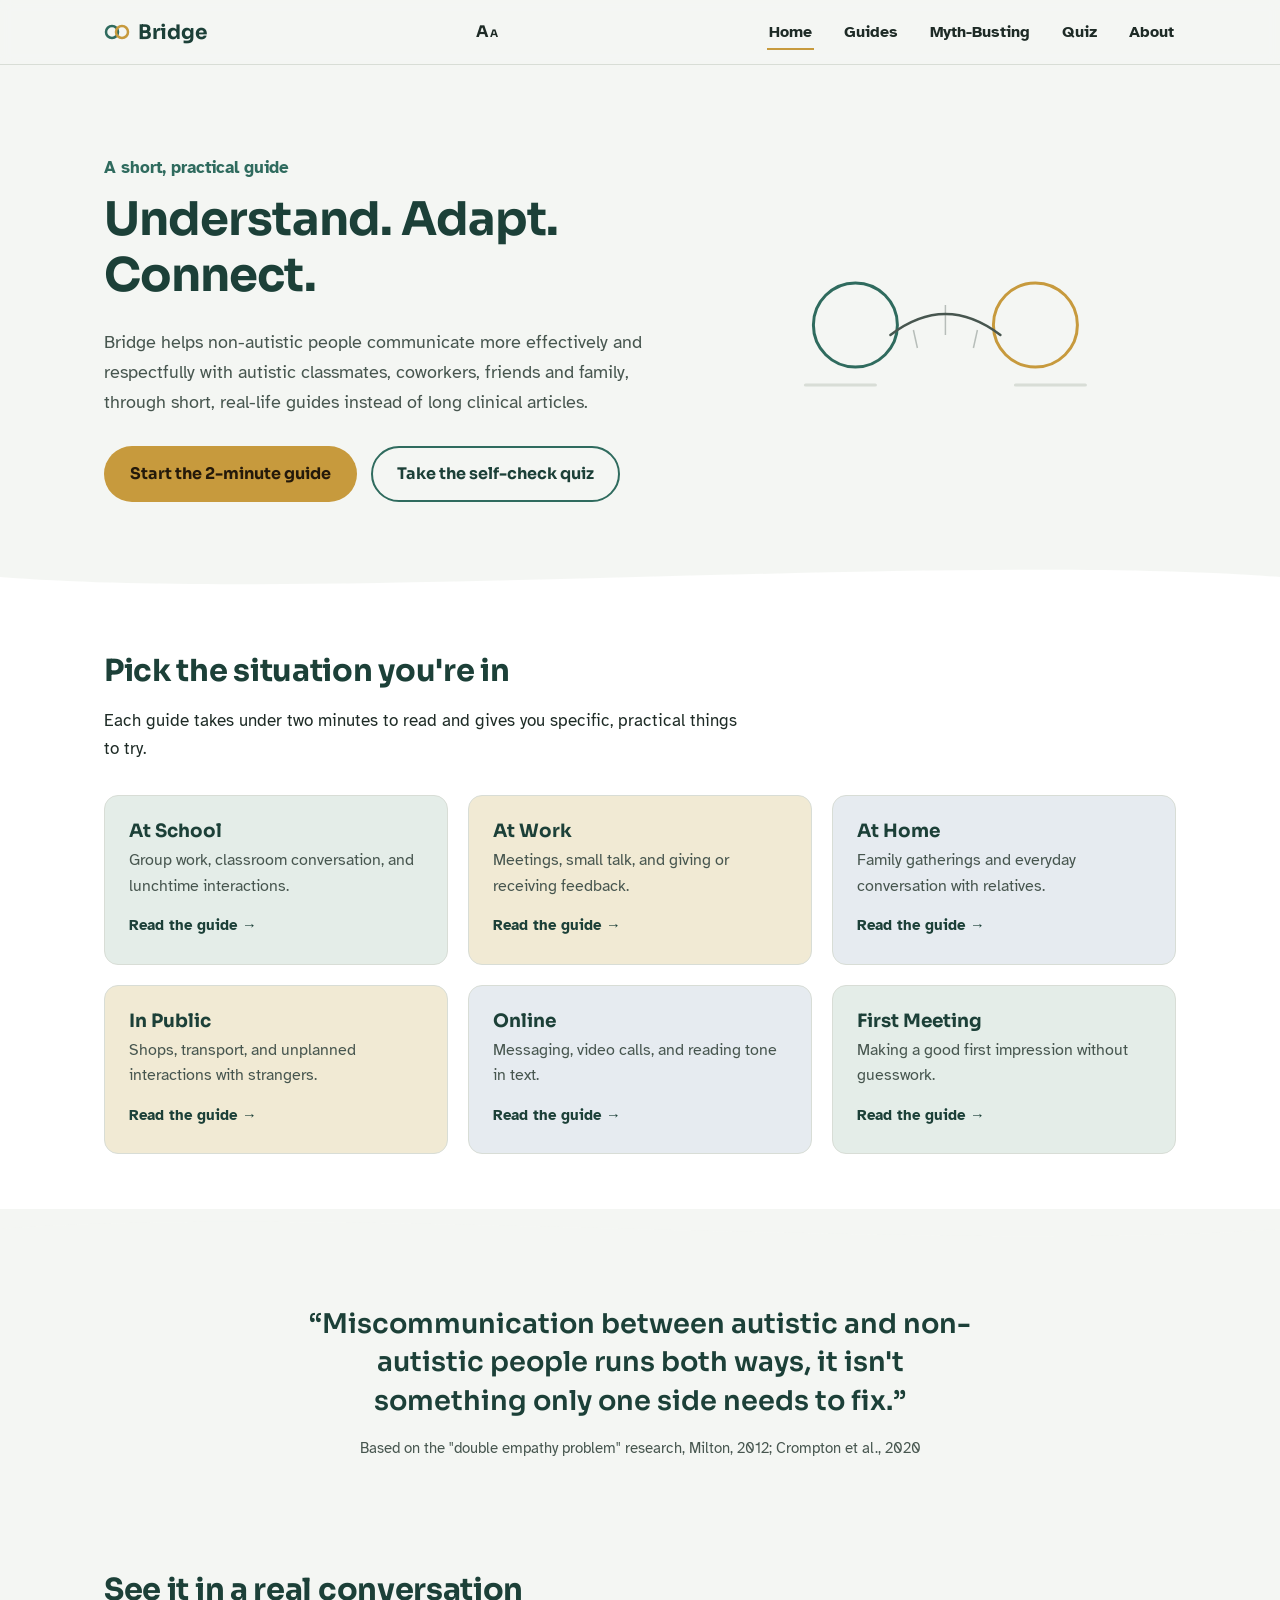
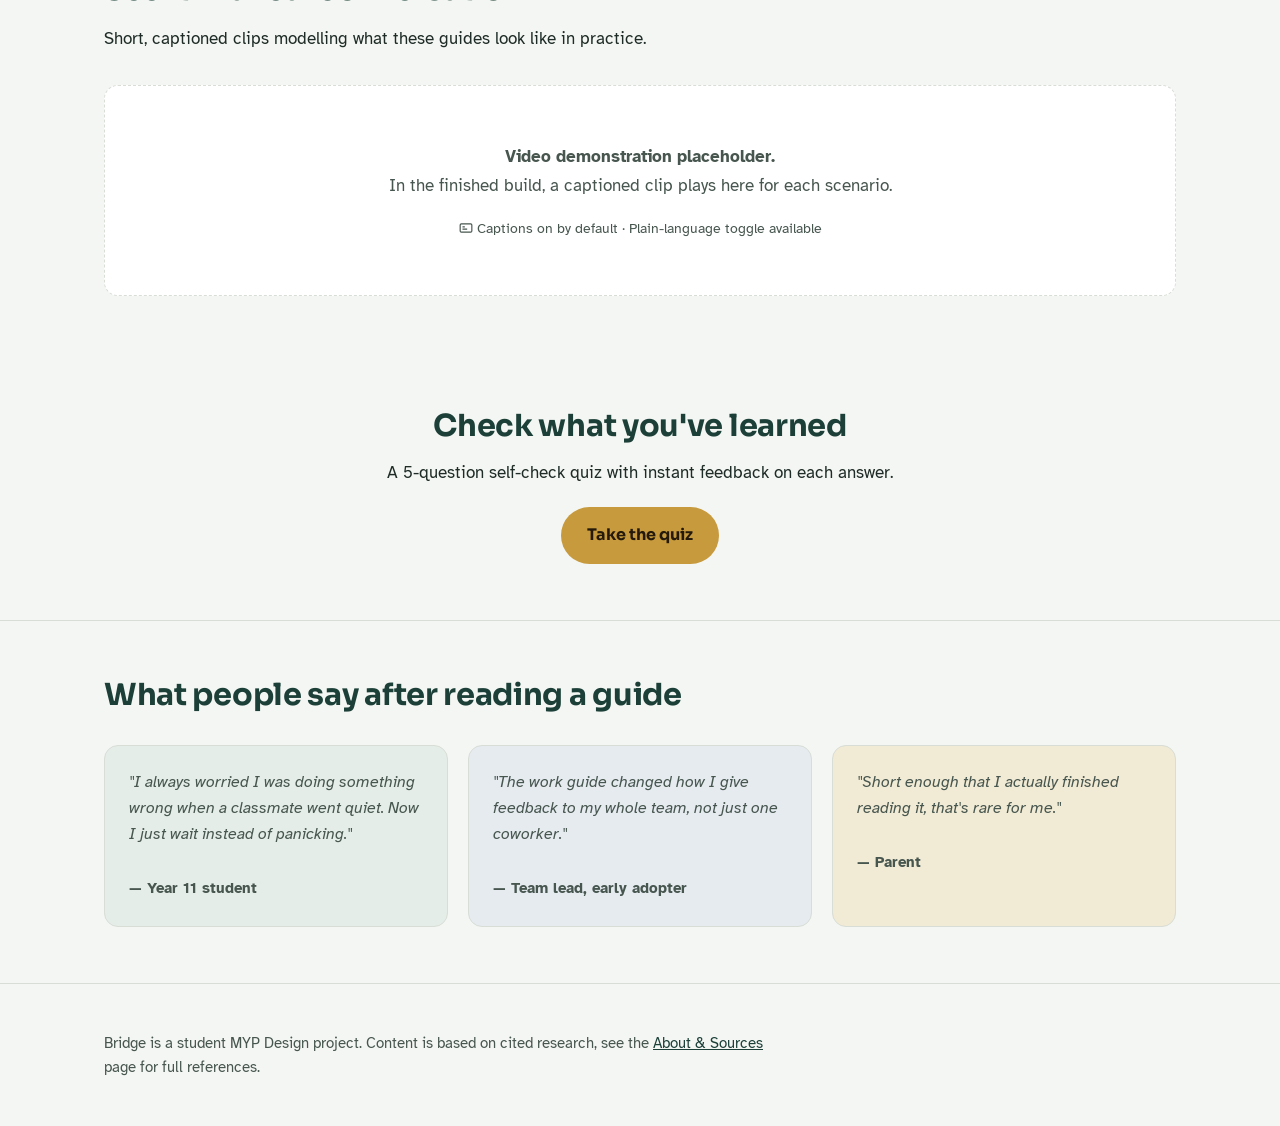
==== index.html @ 361b34b0 "Add files via upload" ====
<!DOCTYPE html>
<html lang="en">
<head>
<meta charset="UTF-8">
<script>if(localStorage.getItem("bridge-text-lg")==="1"){document.documentElement.classList.add("text-lg");}</script>

<meta name="viewport" content="width=device-width, initial-scale=1.0">
<title>Bridge — Communicating with autistic people, made simple</title>
<meta name="description" content="Practical, scenario-based guides for non-autistic people who want to communicate better with autistic classmates, coworkers, friends and family.">
<link rel="preconnect" href="https://fonts.googleapis.com">
<link href="https://fonts.googleapis.com/css2?family=Sora:wght@400;600;700&family=Atkinson+Hyperlegible:wght@400;700&display=swap" rel="stylesheet">
<link rel="icon" type="image/svg+xml" href="favicon.svg">
<link rel="stylesheet" href="css/style.css">
</head>
<body>
<a class="skip-link" href="#main">Skip to content</a>

<header class="site-nav">
  <div class="container nav-inner">
    <a class="logo" href="index.html">
      <svg width="26" height="26" viewBox="0 0 26 26" aria-hidden="true">
        <circle cx="8" cy="13" r="6" fill="none" stroke="#2F6B5E" stroke-width="2.5"/>
        <circle cx="18" cy="13" r="6" fill="none" stroke="#C79A3D" stroke-width="2.5"/>
      </svg>
      Bridge
    </a>
    <button class="text-size-toggle" id="text-size-toggle" aria-label="Increase text size" type="button">
      <span class="text-size-icon" aria-hidden="true">A<span>A</span></span>
      <span class="visually-hidden">Text size</span>
    </button>
    <button class="nav-toggle" aria-label="Open menu" aria-expanded="false">
      <svg width="24" height="24" viewBox="0 0 24 24" fill="none" stroke="currentColor" stroke-width="2"><path d="M3 6h18M3 12h18M3 18h18"/></svg>
    </button>
    <ul class="nav-links">
      <li><a href="index.html" aria-current="page">Home</a></li>
      <li><a href="guides.html">Guides</a></li>
      <li><a href="myths.html">Myth-Busting</a></li>
      <li><a href="quiz.html">Quiz</a></li>
      <li><a href="about.html">About</a></li>
    </ul>
  </div>
</header>

<main id="main">
  <section class="hero">
    <div class="container hero-inner">
      <div>
        <p class="hero-kicker">A short, practical guide</p>
        <h1>Understand. Adapt. Connect.</h1>
        <p class="lede">Bridge helps non-autistic people communicate more effectively and respectfully with autistic classmates, coworkers, friends and family, through short, real-life guides instead of long clinical articles.</p>
        <div class="hero-actions">
          <a class="btn btn-primary" href="guide-school.html">Start the 2-minute guide</a>
          <a class="btn btn-outline" href="quiz.html">Take the self-check quiz</a>
        </div>
      </div>
      <div class="hero-graphic">
        <svg class="bridge-graphic" width="100%" height="260" viewBox="0 0 320 260" aria-hidden="true">
          <!-- ground lines -->
          <line x1="20" y1="200" x2="90" y2="200" stroke="#D8DDD6" stroke-width="3" stroke-linecap="round"/>
          <line x1="230" y1="200" x2="300" y2="200" stroke="#D8DDD6" stroke-width="3" stroke-linecap="round"/>
          <!-- two pillars -->
          <circle class="c1" cx="70" cy="140" r="42"/>
          <circle class="c2" cx="250" cy="140" r="42"/>
          <!-- bridge deck -->
          <path class="deck" d="M 105 150 Q 160 108 215 150" />
          <!-- bridge supports -->
          <line class="support" x1="128" y1="145" x2="132" y2="163" />
          <line class="support" x1="160" y1="120" x2="160" y2="150" />
          <line class="support" x1="192" y1="145" x2="188" y2="163" />
          <!-- travelling dot -->
          <circle class="pulse-dot" r="4" fill="#C79A3D">
            <animateMotion dur="3.2s" repeatCount="indefinite"
              path="M 105 150 Q 160 108 215 150" />
          </circle>
        </svg>
      </div>
    </div>
  </section>

  <div class="wave-divider" aria-hidden="true">
    <svg viewBox="0 0 1200 40" preserveAspectRatio="none"><path d="M0,20 C300,45 900,-5 1200,20 L1200,40 L0,40 Z"></path></svg>
  </div>

  <section class="section" style="background:var(--surface);">
    <div class="container">
      <div class="section-head reveal">
        <h2>Pick the situation you're in</h2>
        <p>Each guide takes under two minutes to read and gives you specific, practical things to try.</p>
      </div>
      <div class="scenario-grid">
        <a class="scenario-card tint-a reveal" href="guide-school.html">
          <h3>At School</h3>
          <p>Group work, classroom conversation, and lunchtime interactions.</p>
          <span class="tag">Read the guide →</span>
        </a>
        <a class="scenario-card tint-b reveal" href="guide-work.html">
          <h3>At Work</h3>
          <p>Meetings, small talk, and giving or receiving feedback.</p>
          <span class="tag">Read the guide →</span>
        </a>
        <a class="scenario-card tint-c reveal" href="guide-home.html">
          <h3>At Home</h3>
          <p>Family gatherings and everyday conversation with relatives.</p>
          <span class="tag">Read the guide →</span>
        </a>
        <a class="scenario-card tint-b reveal" href="guide-public.html">
          <h3>In Public</h3>
          <p>Shops, transport, and unplanned interactions with strangers.</p>
          <span class="tag">Read the guide →</span>
        </a>
        <a class="scenario-card tint-c reveal" href="guide-online.html">
          <h3>Online</h3>
          <p>Messaging, video calls, and reading tone in text.</p>
          <span class="tag">Read the guide →</span>
        </a>
        <a class="scenario-card tint-a reveal" href="guide-firstmeeting.html">
          <h3>First Meeting</h3>
          <p>Making a good first impression without guesswork.</p>
          <span class="tag">Read the guide →</span>
        </a>
      </div>
    </div>
  </section>

  <div class="wave-divider wave-flip" aria-hidden="true">
    <svg viewBox="0 0 1200 40" preserveAspectRatio="none"><path d="M0,20 C300,45 900,-5 1200,20 L1200,40 L0,40 Z"></path></svg>
  </div>

  <section class="section">
    <div class="container">
      <blockquote class="pull-quote reveal">
        <p>Miscommunication between autistic and non-autistic people runs both ways, it isn't something only one side needs to fix.</p>
        <cite>Based on the "double empathy problem" research, Milton, 2012; Crompton et al., 2020</cite>
      </blockquote>
    </div>
  </section>

  <section class="section">
    <div class="container">
      <div class="section-head reveal">
        <h2>See it in a real conversation</h2>
        <p>Short, captioned clips modelling what these guides look like in practice.</p>
      </div>
      <div class="video-block reveal">
        <p><strong>Video demonstration placeholder.</strong><br>In the finished build, a captioned clip plays here for each scenario.</p>
        <p class="caption-toggle"><svg width="14" height="14" viewBox="0 0 24 24" fill="none" stroke="currentColor" stroke-width="2" style="vertical-align:-2px; margin-right:4px;"><rect x="2" y="5" width="20" height="14" rx="2"/><path d="M6 10h4M6 14h8"/></svg>Captions on by default · Plain-language toggle available</p>
      </div>
    </div>
  </section>

  <section class="section">
    <div class="container" style="text-align:center;">
      <h2>Check what you've learned</h2>
      <p style="margin:0 auto 20px;">A 5-question self-check quiz with instant feedback on each answer.</p>
      <a class="btn btn-primary" href="quiz.html">Take the quiz</a>
    </div>
  </section>

  <section class="section" style="border-top:1px solid var(--line);">
    <div class="container">
      <div class="section-head">
        <h2>What people say after reading a guide</h2>
      </div>
      <div class="scenario-grid">
        <div class="scenario-card tint-a">
          <p style="font-style:italic; margin-bottom:14px;">"I always worried I was doing something wrong when a classmate went quiet. Now I just wait instead of panicking."</p>
          <p class="tag" style="color:var(--ink-soft);">— Year 11 student</p>
        </div>
        <div class="scenario-card tint-c">
          <p style="font-style:italic; margin-bottom:14px;">"The work guide changed how I give feedback to my whole team, not just one coworker."</p>
          <p class="tag" style="color:var(--ink-soft);">— Team lead, early adopter</p>
        </div>
        <div class="scenario-card tint-b">
          <p style="font-style:italic; margin-bottom:14px;">"Short enough that I actually finished reading it, that's rare for me."</p>
          <p class="tag" style="color:var(--ink-soft);">— Parent</p>
        </div>
      </div>
    </div>
  </section>
</main>

<footer>
  <div class="container">
    <p>Bridge is a student MYP Design project. Content is based on cited research, see the <a href="about.html">About & Sources</a> page for full references.</p>
  </div>
</footer>

<script src="js/nav.js"></script>

<button id="back-to-top" aria-label="Back to top" type="button">
  <svg width="20" height="20" viewBox="0 0 24 24" fill="none" stroke="currentColor" stroke-width="2.4"><path d="M12 19V5M5 12l7-7 7 7"/></svg>
</button>
</body>
</html>
---- css/style.css ----
/* ===== Design tokens ===== */
:root {
  --bg: #F4F6F3;
  --surface: #FFFFFF;
  --ink: #1E2B26;
  --ink-soft: #47564F;
  --brand: #2F6B5E;
  --brand-dark: #1C4038;
  --accent: #C79A3D;
  --accent-dark: #93711F;
  --card-a: #E4EDE8;
  --card-b: #F1EAD4;
  --card-c: #E6EBF0;
  --line: #D8DDD6;
  --radius: 14px;
  --max: 1120px;
}

* { box-sizing: border-box; }

html { scroll-behavior: smooth; }

body {
  margin: 0;
  background: var(--bg);
  color: var(--ink);
  font-family: 'Atkinson Hyperlegible', Arial, sans-serif;
  font-size: 1.0625rem;
  line-height: 1.65;
}

h1, h2, h3, .display {
  font-family: 'Sora', Arial, sans-serif;
  color: var(--brand-dark);
  line-height: 1.2;
  margin: 0 0 0.5em;
}

h1 { font-size: clamp(2rem, 4vw, 2.9rem); font-weight: 700; letter-spacing: -0.02em; }
h2 { font-size: clamp(1.4rem, 2.6vw, 1.9rem); font-weight: 700; letter-spacing: -0.01em; }
h3 { font-size: 1.15rem; font-weight: 700; }

p { max-width: 68ch; }

a { color: var(--brand-dark); }

.container {
  max-width: var(--max);
  margin: 0 auto;
  padding: 0 24px;
}

/* ===== Skip link (accessibility) ===== */
.skip-link {
  position: absolute;
  left: -999px;
  top: auto;
  background: var(--brand-dark);
  color: white;
  padding: 12px 18px;
  z-index: 100;
  border-radius: 0 0 8px 0;
}
.skip-link:focus {
  left: 0;
  top: 0;
}

/* ===== Nav ===== */
.site-nav {
  position: sticky;
  top: 0;
  z-index: 20;
  background: rgba(244, 246, 243, 0.92);
  backdrop-filter: blur(6px);
  border-bottom: 1px solid var(--line);
}
.nav-inner {
  display: flex;
  align-items: center;
  justify-content: space-between;
  height: 64px;
}
.logo {
  font-family: 'Sora', sans-serif;
  font-weight: 700;
  font-size: 1.25rem;
  color: var(--brand-dark);
  text-decoration: none;
  display: flex;
  align-items: center;
  gap: 8px;
}
.logo svg { flex-shrink: 0; }

.nav-links {
  display: flex;
  gap: 28px;
  list-style: none;
  margin: 0;
  padding: 0;
}
.nav-links a {
  text-decoration: none;
  color: var(--ink);
  font-weight: 600;
  font-size: 0.98rem;
  padding: 6px 2px;
  border-bottom: 2px solid transparent;
}
.nav-links a:hover,
.nav-links a[aria-current="page"] {
  border-bottom-color: var(--accent);
}

.nav-toggle {
  display: none;
  background: none;
  border: none;
  cursor: pointer;
  padding: 8px;
}
.nav-toggle svg { display: block; }

@media (max-width: 768px) {
  .nav-links {
    position: absolute;
    top: 64px;
    left: 0;
    right: 0;
    background: var(--surface);
    flex-direction: column;
    gap: 0;
    border-bottom: 1px solid var(--line);
    display: none;
  }
  .nav-links.open { display: flex; }
  .nav-links li { border-top: 1px solid var(--line); }
  .nav-links a { display: block; padding: 16px 24px; }
  .nav-toggle { display: block; }
}

/* ===== Buttons ===== */
.btn {
  display: inline-flex;
  align-items: center;
  gap: 8px;
  font-family: 'Sora', sans-serif;
  font-weight: 700;
  font-size: 1rem;
  padding: 13px 24px;
  border-radius: 999px;
  text-decoration: none;
  border: 2px solid transparent;
  cursor: pointer;
}
.btn-primary {
  background: var(--accent);
  color: #24190A;
}
.btn-primary:hover { background: var(--accent-dark); color: white; }
.btn-outline {
  background: transparent;
  border-color: var(--brand);
  color: var(--brand-dark);
}
.btn-outline:hover { background: var(--brand); color: white; }

/* ===== Hero ===== */
.hero {
  padding: 72px 0 56px;
}
.hero-inner {
  display: grid;
  grid-template-columns: 1.1fr 0.9fr;
  gap: 48px;
  align-items: center;
}
.hero-kicker {
  color: var(--brand);
  font-weight: 700;
  margin-bottom: 10px;
}
.hero p.lede {
  font-size: 1.15rem;
  color: var(--ink-soft);
}
.hero-actions { margin-top: 28px; display: flex; gap: 14px; flex-wrap: wrap; }

.bridge-graphic circle { fill: none; stroke-width: 3; }
.bridge-graphic .c1 { stroke: var(--brand); }
.bridge-graphic .c2 { stroke: var(--accent); }
.bridge-graphic .support {
  stroke: var(--ink-soft);
  stroke-width: 1.5;
  opacity: 0.35;
}
.bridge-graphic path.deck {
  fill: none;
  stroke: var(--ink-soft);
  stroke-width: 2.5;
  stroke-linecap: round;
  stroke-dasharray: 160;
  stroke-dashoffset: 160;
  animation: draw 1.4s ease-out 0.3s forwards;
}
@media (prefers-reduced-motion: reduce) {
  .bridge-graphic path.deck { animation: none; stroke-dashoffset: 0; }
}
@keyframes draw { to { stroke-dashoffset: 0; } }

.wave-divider { line-height: 0; margin-top: -1px; }
.wave-divider svg { width: 100%; height: 40px; display: block; }
.wave-divider path { fill: var(--surface); }
.wave-divider.wave-flip path { fill: var(--bg); }
.wave-divider.wave-flip svg { transform: scaleY(-1); }

/* ===== Pull quote ===== */
.pull-quote {
  margin: 0 auto;
  max-width: 720px;
  text-align: center;
  padding: 0 20px;
}
.pull-quote p {
  font-family: 'Sora', sans-serif;
  font-size: clamp(1.3rem, 2.6vw, 1.7rem);
  font-weight: 600;
  color: var(--brand-dark);
  line-height: 1.4;
  margin: 0 auto 16px;
  max-width: none;
}
.pull-quote p::before { content: "\201C"; }
.pull-quote p::after { content: "\201D"; }
.pull-quote cite {
  display: block;
  font-style: normal;
  color: var(--ink-soft);
  font-size: 0.92rem;
}

/* ===== Scroll reveal ===== */
.reveal {
  opacity: 0;
  transform: translateY(18px);
  transition: opacity 0.55s ease, transform 0.55s ease;
}
.reveal.in-view { opacity: 1; transform: translateY(0); }

@media (max-width: 900px) {
  .hero-inner { grid-template-columns: 1fr; }
  .hero-graphic { order: -1; max-width: 260px; }
}

/* ===== Scenario grid ===== */
.section { padding: 56px 0; }
.section-head { max-width: 640px; margin-bottom: 32px; }

.scenario-grid {
  display: grid;
  grid-template-columns: repeat(3, 1fr);
  gap: 20px;
}
@media (max-width: 1024px) {
  .scenario-grid { grid-template-columns: repeat(2, 1fr); }
}
@media (max-width: 768px) {
  .scenario-grid { grid-template-columns: 1fr; }
}

.scenario-card {
  display: block;
  text-decoration: none;
  color: var(--ink);
  border-radius: var(--radius);
  padding: 24px;
  min-height: 150px;
  border: 1px solid var(--line);
  transition: transform 0.18s ease, box-shadow 0.18s ease;
}
.scenario-card:hover {
  transform: translateY(-4px);
  box-shadow: 0 10px 24px -14px rgba(28, 64, 56, 0.35);
}
.scenario-card:focus-visible {
  outline: 3px solid var(--brand-dark);
  outline-offset: 2px;
}
.scenario-card h3 { margin-bottom: 6px; }
.scenario-card p { margin: 0; color: var(--ink-soft); font-size: 0.98rem; }
.scenario-card .tag {
  display: inline-block;
  margin-top: 14px;
  font-weight: 700;
  color: var(--brand-dark);
  font-size: 0.92rem;
}
.tint-a { background: var(--card-a); }
.tint-b { background: var(--card-b); }
.tint-c { background: var(--card-c); }

/* ===== Myth cards ===== */
.myth-list { display: grid; gap: 16px; }
.myth-card {
  background: var(--surface);
  border: 1px solid var(--line);
  border-left: 5px solid var(--accent);
  border-radius: 10px;
  padding: 20px 24px;
}
.myth-card .myth { font-weight: 700; color: var(--accent-dark); margin-bottom: 6px; }
.myth-card .fact { margin: 0; }

/* ===== Video placeholder ===== */
.video-block {
  background: var(--surface);
  border: 1px dashed var(--line);
  border-radius: var(--radius);
  padding: 40px 24px;
  text-align: center;
  color: var(--ink-soft);
}
.video-block p { margin-left: auto; margin-right: auto; }
.video-block .caption-toggle {
  margin-top: 14px;
  font-size: 0.9rem;
}

/* ===== Quiz ===== */
.quiz-box {
  background: var(--surface);
  border: 1px solid var(--line);
  border-radius: var(--radius);
  padding: 32px;
  max-width: 640px;
}
.quiz-progress {
  font-size: 0.9rem;
  color: var(--ink-soft);
  margin-bottom: 18px;
}
.quiz-progress-track {
  display: flex;
  gap: 6px;
  margin-bottom: 10px;
}
.quiz-seg {
  flex: 1;
  height: 6px;
  border-radius: 999px;
  background: var(--line);
  transition: background 0.3s ease;
}
.quiz-seg.filled { background: var(--brand); }
.quiz-seg.active { background: var(--accent); }
.quiz-options { display: grid; gap: 10px; margin: 18px 0; }
.quiz-option {
  text-align: left;
  padding: 14px 16px;
  border: 1px solid var(--line);
  border-radius: 10px;
  background: var(--bg);
  cursor: pointer;
  font: inherit;
  color: var(--ink);
}
.quiz-option:hover { border-color: var(--brand); }
.quiz-option:focus-visible { outline: 3px solid var(--brand-dark); outline-offset: 2px; }
.quiz-option.correct { border-color: var(--brand); background: var(--card-a); }
.quiz-option.incorrect { border-color: var(--accent-dark); background: var(--card-b); }

.quiz-feedback {
  margin-top: 14px;
  padding: 14px 16px;
  border-radius: 10px;
  background: var(--bg);
  display: none;
}
.quiz-feedback.show { display: block; }

.quiz-result { text-align: center; }
.quiz-result p { margin-left: auto; margin-right: auto; }
.quiz-result .score {
  font-family: 'Sora', sans-serif;
  font-size: 2.6rem;
  font-weight: 700;
  color: var(--brand-dark);
}

/* ===== Footer ===== */
footer {
  border-top: 1px solid var(--line);
  padding: 32px 0;
  color: var(--ink-soft);
  font-size: 0.92rem;
}

/* ===== Text size control ===== */
.text-size-toggle {
  background: none;
  border: none;
  cursor: pointer;
  padding: 8px 10px;
  color: var(--ink);
  border-radius: 8px;
  display: flex;
  align-items: center;
}
.text-size-toggle:hover { background: var(--line); }
.text-size-toggle:focus-visible { outline: 3px solid var(--brand-dark); outline-offset: 1px; }
.text-size-icon {
  font-family: 'Sora', sans-serif;
  font-weight: 700;
  font-size: 1rem;
  line-height: 1;
  letter-spacing: 0;
}
.text-size-icon span { font-size: 0.65em; margin-left: 1px; }

html.text-lg { font-size: 118%; }

/* ===== Back to top ===== */
#back-to-top {
  position: fixed;
  right: 20px;
  bottom: 20px;
  width: 44px;
  height: 44px;
  border-radius: 50%;
  background: var(--brand-dark);
  color: white;
  border: none;
  display: flex;
  align-items: center;
  justify-content: center;
  cursor: pointer;
  opacity: 0;
  transform: translateY(10px);
  pointer-events: none;
  transition: opacity 0.25s ease, transform 0.25s ease;
  z-index: 30;
}
#back-to-top.visible { opacity: 1; transform: translateY(0); pointer-events: auto; }
#back-to-top:hover { background: var(--brand); }
#back-to-top:focus-visible { outline: 3px solid var(--accent); outline-offset: 2px; }

/* ===== Guide read badge ===== */
.read-badge {
  display: inline-flex;
  align-items: center;
  gap: 5px;
  font-size: 0.8rem;
  font-weight: 700;
  color: var(--brand-dark);
  background: var(--card-a);
  padding: 3px 10px;
  border-radius: 999px;
  margin-bottom: 8px;
}
.progress-summary {
  color: var(--ink-soft);
  font-size: 0.95rem;
  margin-top: -10px;
  margin-bottom: 24px;
}
.mark-read-btn {
  display: inline-flex;
  align-items: center;
  gap: 8px;
  background: var(--card-a);
  border: 1px solid var(--brand);
  color: var(--brand-dark);
  font-family: 'Sora', sans-serif;
  font-weight: 700;
  padding: 11px 20px;
  border-radius: 999px;
  cursor: pointer;
  font-size: 0.95rem;
}
.mark-read-btn.is-read { background: var(--brand); color: white; border-color: var(--brand); }
.mark-read-btn:focus-visible { outline: 3px solid var(--brand-dark); outline-offset: 2px; }

/* ===== Print ===== */
@media print {
  .site-nav, footer, #back-to-top, .hero-actions, .video-block,
  .quiz-box, .mark-read-btn, .wave-divider, .nav-toggle { display: none !important; }
  body { background: white; font-size: 12pt; }
  a { color: var(--ink); text-decoration: underline; }
  .dos, .donts { border: 1px solid #999; background: white !important; }
}

/* ===== Guide page ===== */
.guide-header { padding: 48px 0 24px; border-bottom: 1px solid var(--line); }
.breadcrumb { font-size: 0.9rem; color: var(--ink-soft); margin-bottom: 10px; }
.breadcrumb a { color: var(--ink-soft); }

.dos-donts { display: grid; grid-template-columns: 1fr 1fr; gap: 20px; margin: 28px 0; }
@media (max-width: 700px) { .dos-donts { grid-template-columns: 1fr; } }
.dos, .donts {
  border-radius: var(--radius);
  padding: 22px 24px;
  border: 1px solid var(--line);
}
.dos { background: var(--card-a); }
.donts { background: var(--card-b); }
.dos h3, .donts h3 { margin-bottom: 10px; }
.dos ul, .donts ul { margin: 0; padding-left: 20px; }
.dos li, .donts li { margin-bottom: 8px; }

.visually-hidden {
  position: absolute;
  width: 1px; height: 1px;
  overflow: hidden;
  clip: rect(0 0 0 0);
  white-space: nowrap;
}
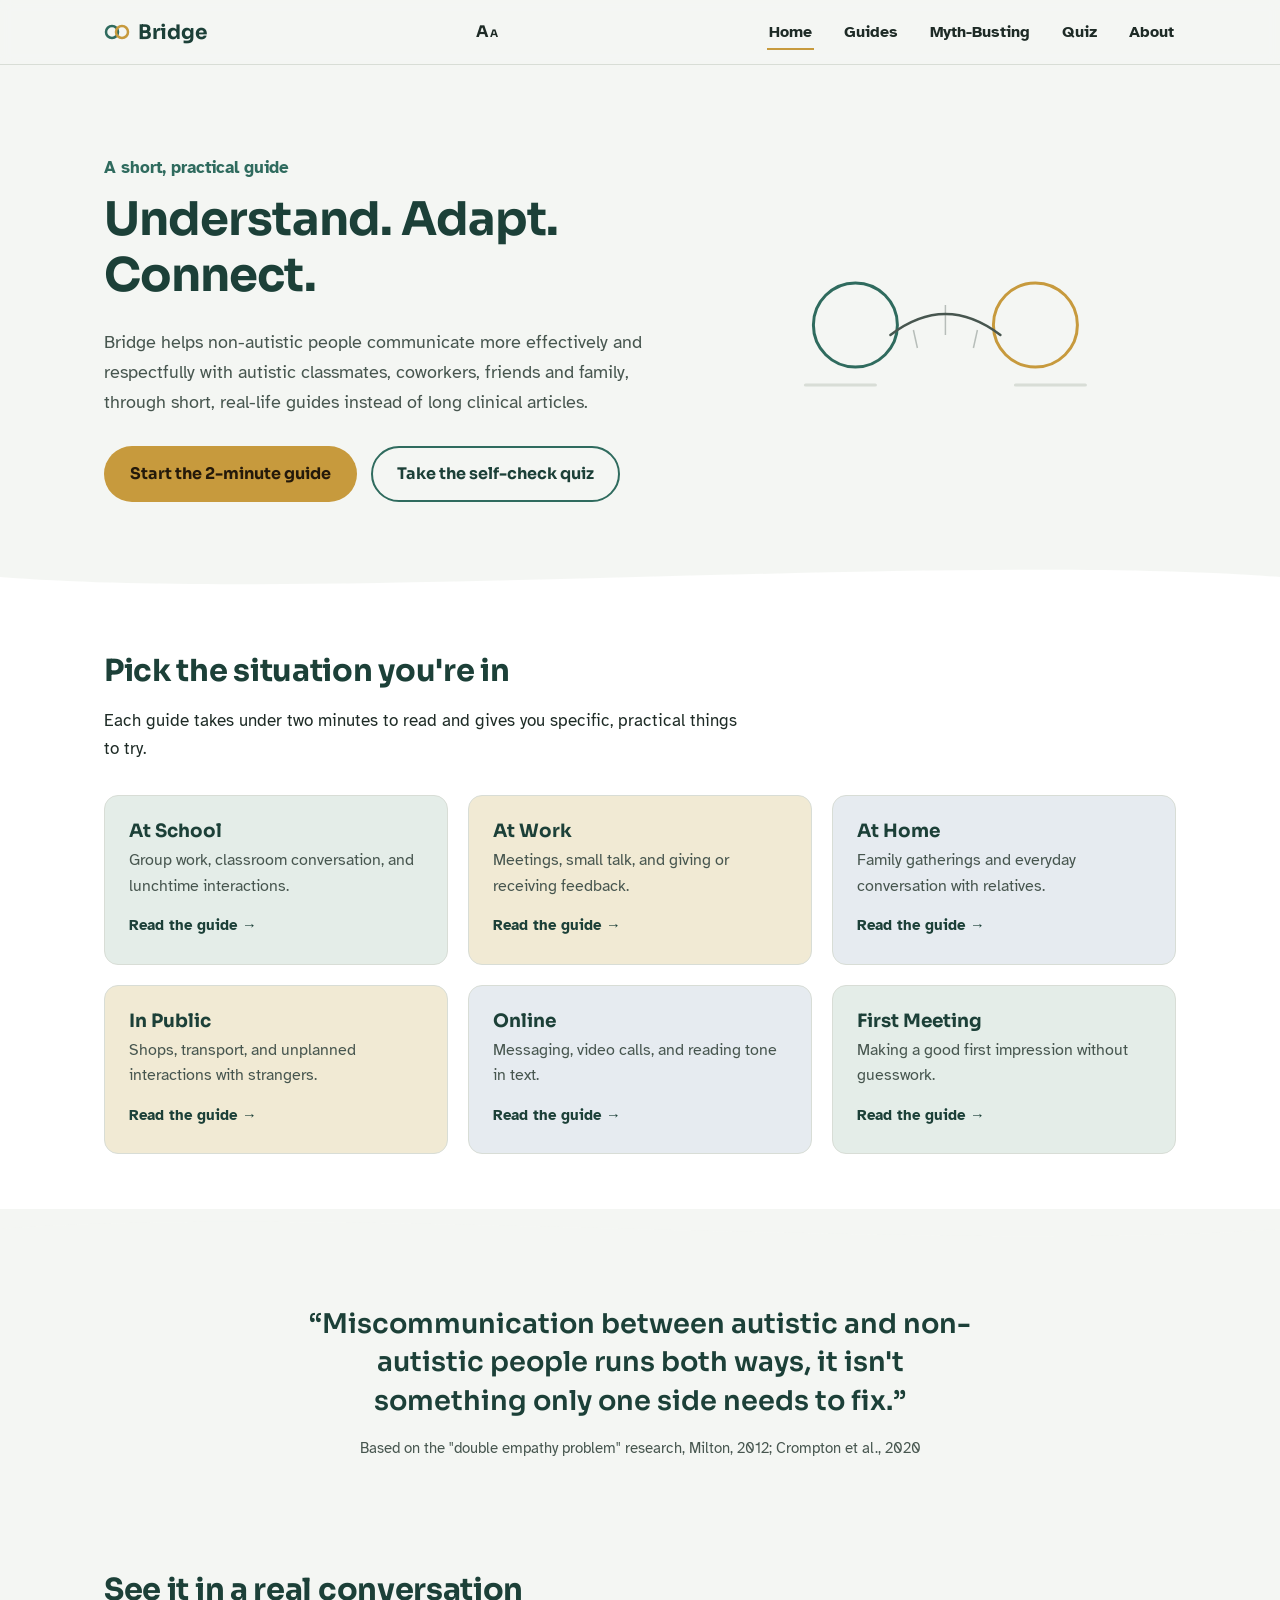
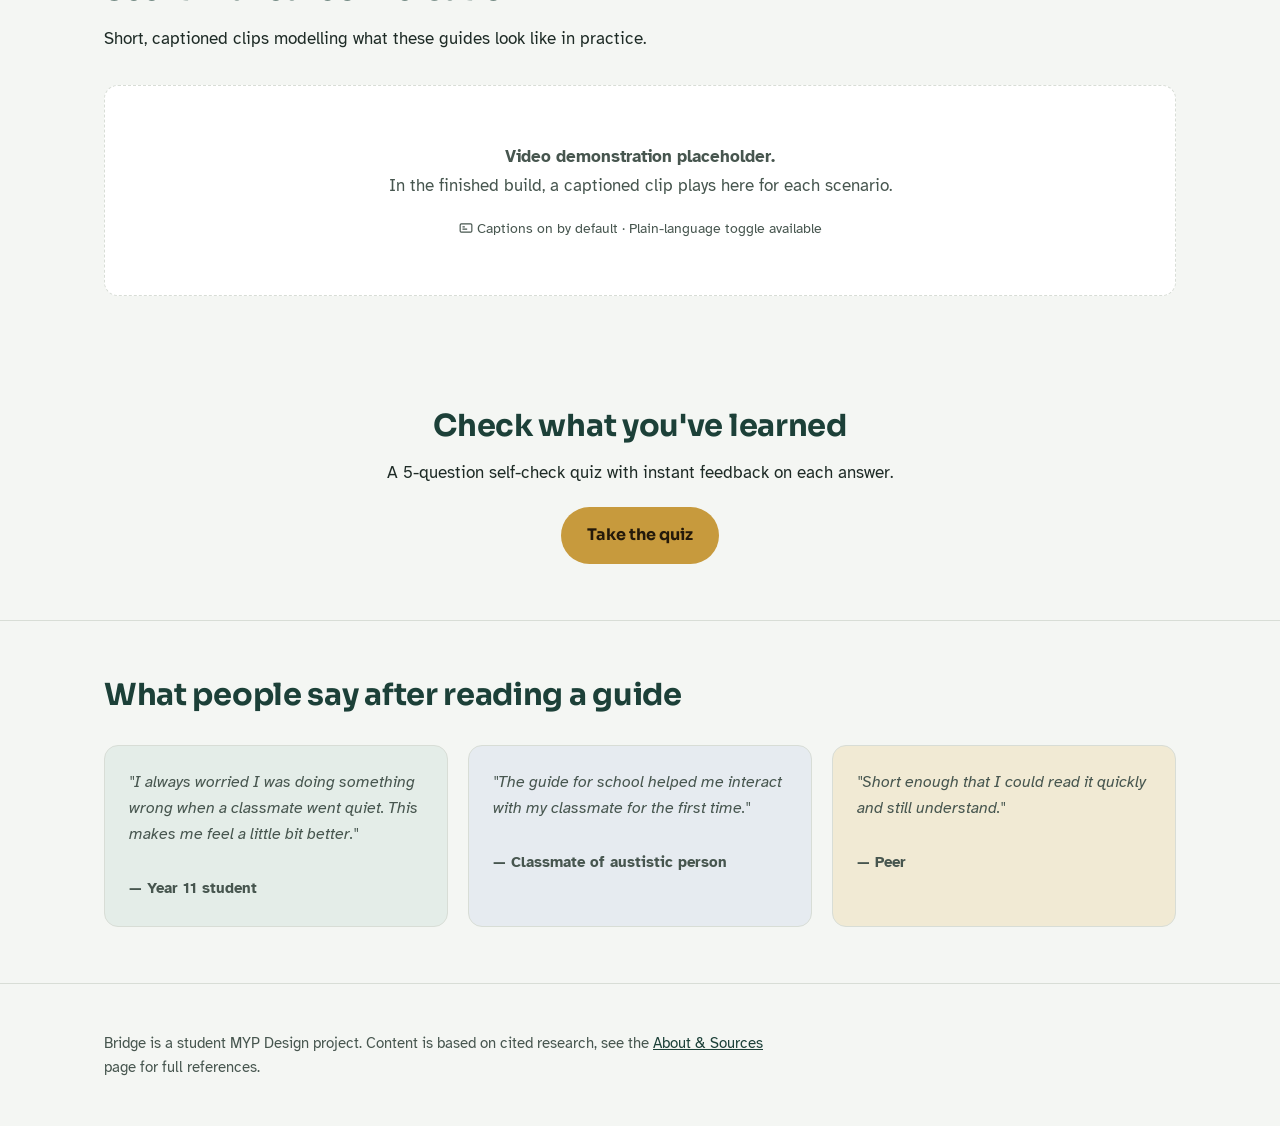
==== commit 6660c63a: "Update index.html" ====
--- a/index.html
+++ b/index.html
@@ -163,16 +163,16 @@
       </div>
       <div class="scenario-grid">
         <div class="scenario-card tint-a">
-          <p style="font-style:italic; margin-bottom:14px;">"I always worried I was doing something wrong when a classmate went quiet. Now I just wait instead of panicking."</p>
+          <p style="font-style:italic; margin-bottom:14px;">"I always worried I was doing something wrong when a classmate went quiet. This makes me feel a little bit better."</p>
           <p class="tag" style="color:var(--ink-soft);">— Year 11 student</p>
         </div>
         <div class="scenario-card tint-c">
-          <p style="font-style:italic; margin-bottom:14px;">"The work guide changed how I give feedback to my whole team, not just one coworker."</p>
-          <p class="tag" style="color:var(--ink-soft);">— Team lead, early adopter</p>
+          <p style="font-style:italic; margin-bottom:14px;">"The guide for school helped me interact with my classmate for the first time."</p>
+          <p class="tag" style="color:var(--ink-soft);">— Classmate of austistic person</p>
         </div>
         <div class="scenario-card tint-b">
-          <p style="font-style:italic; margin-bottom:14px;">"Short enough that I actually finished reading it, that's rare for me."</p>
-          <p class="tag" style="color:var(--ink-soft);">— Parent</p>
+          <p style="font-style:italic; margin-bottom:14px;">"Short enough that I could read it quickly and still understand."</p>
+          <p class="tag" style="color:var(--ink-soft);">— Peer</p>
         </div>
       </div>
     </div>
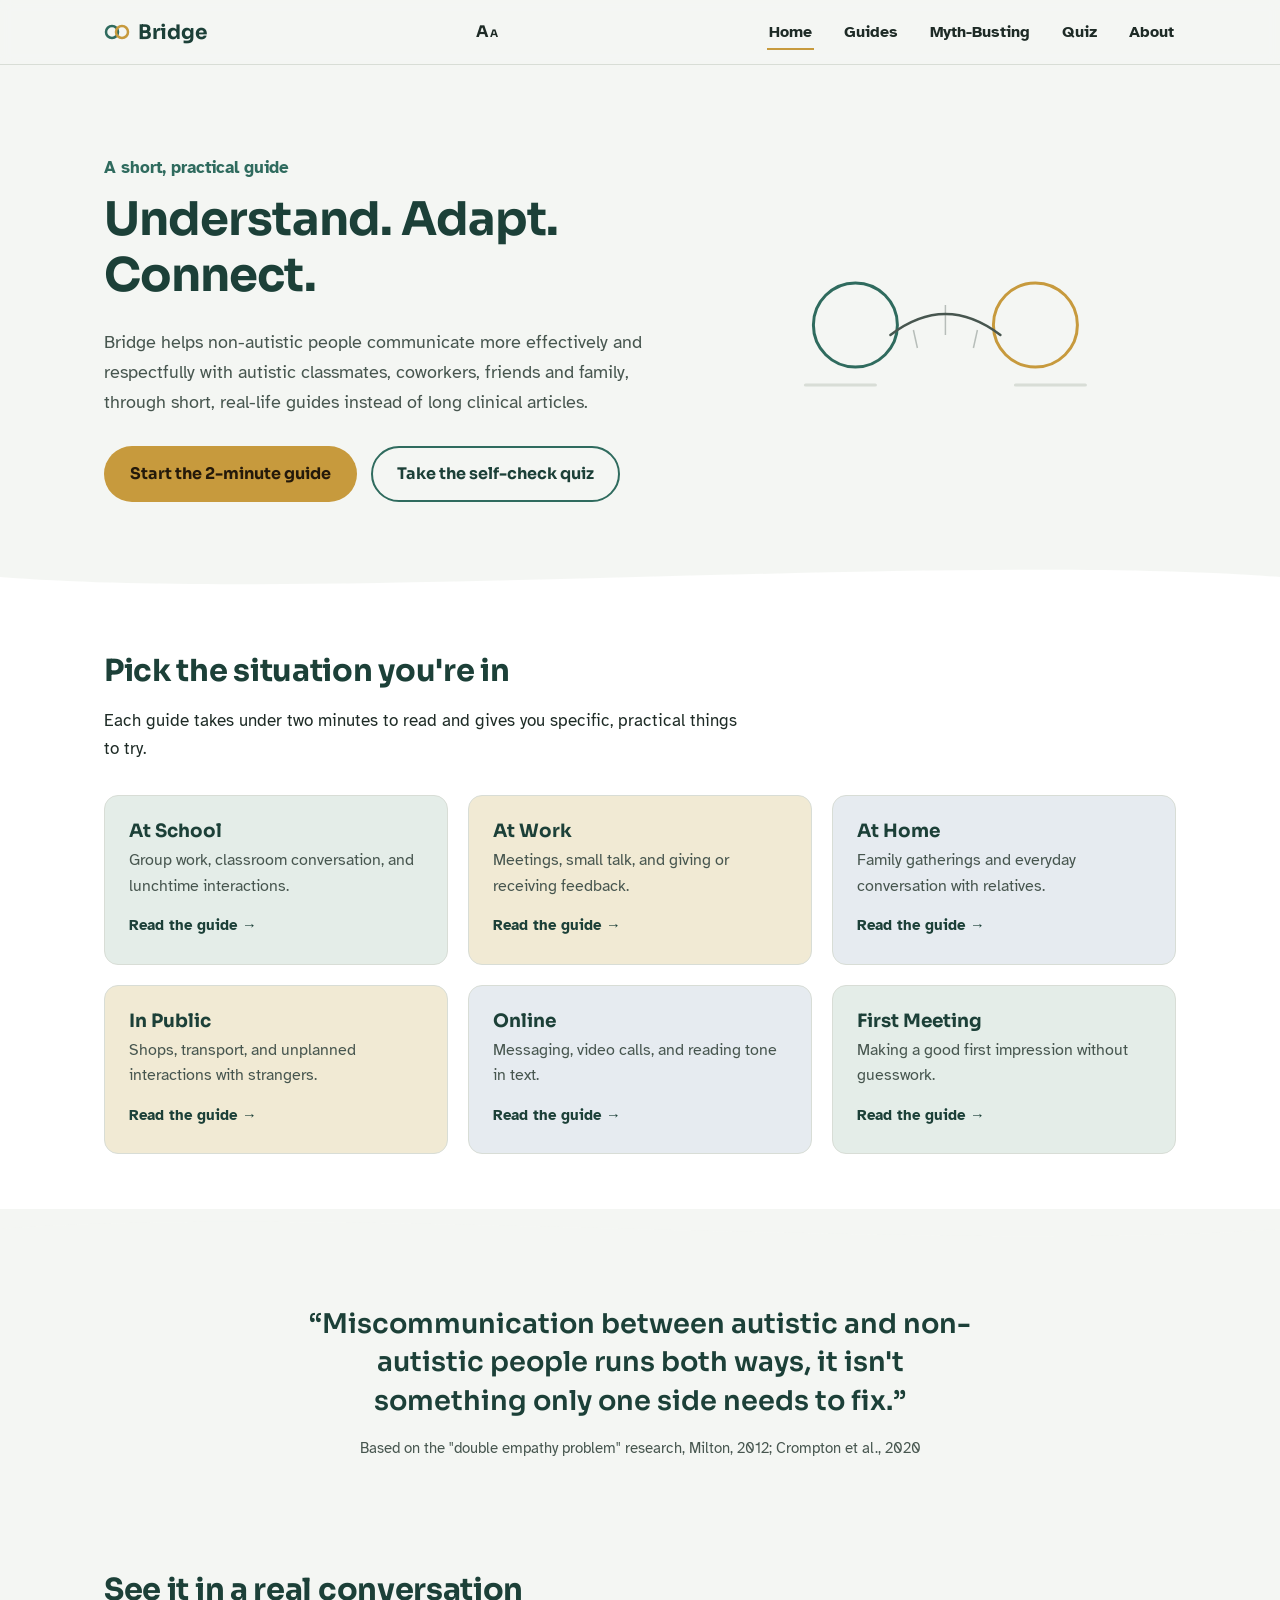
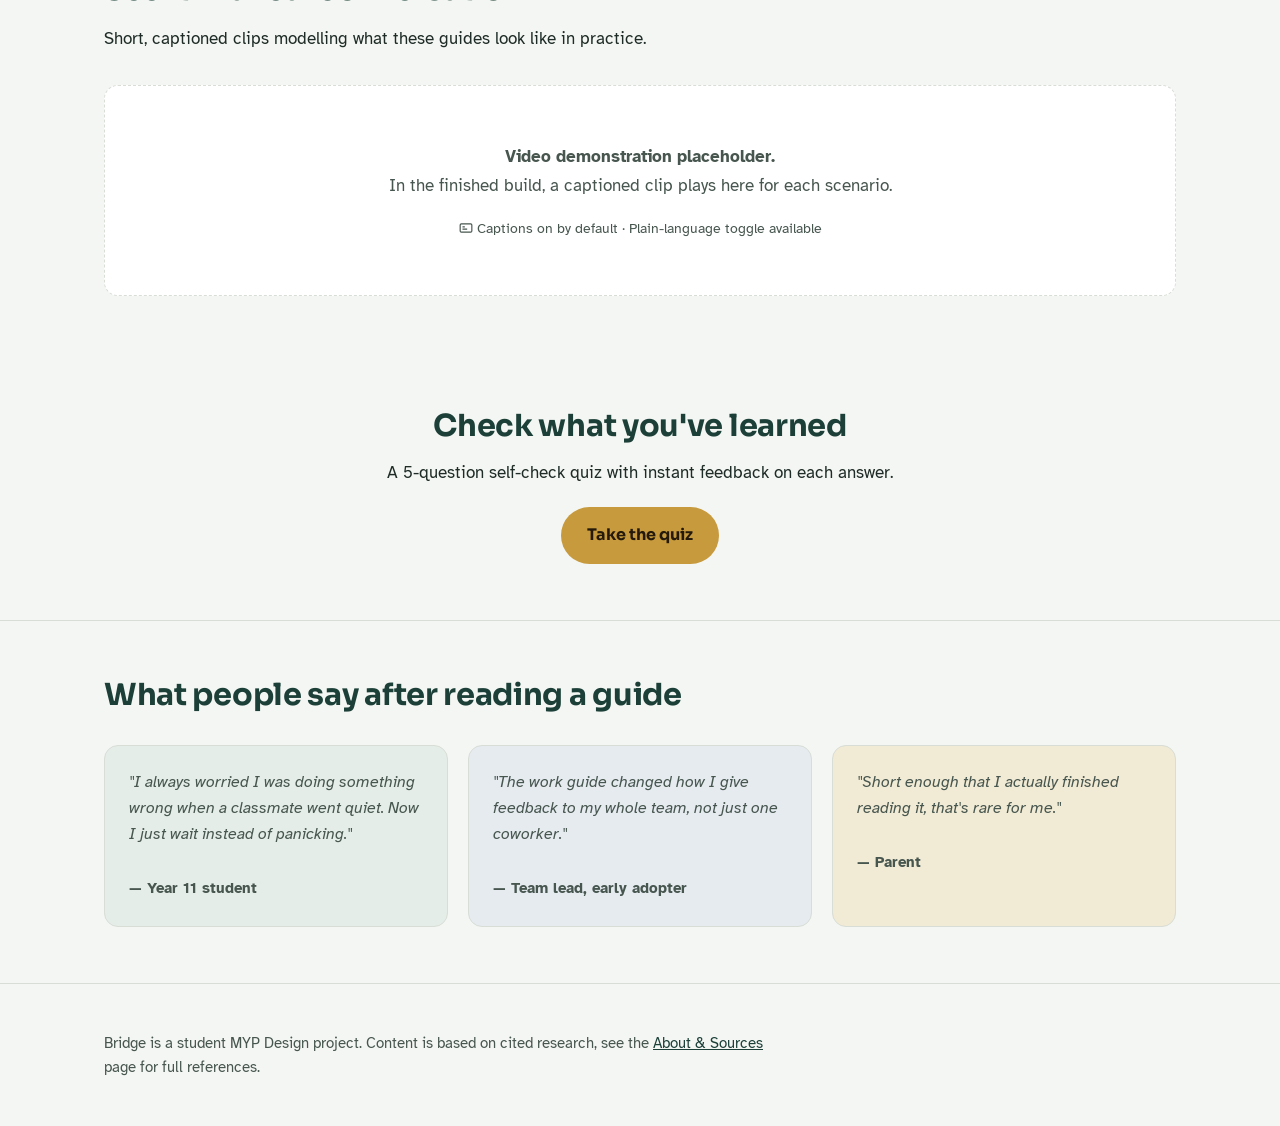
==== commit 628bcda1: "Add files via upload" ====
--- a/index.html
+++ b/index.html
@@ -2,7 +2,7 @@
 <html lang="en">
 <head>
 <meta charset="UTF-8">
-<script>if(localStorage.getItem("bridge-text-lg")==="1"){document.documentElement.classList.add("text-lg");}</script>
+<script>document.documentElement.classList.add("js");if(localStorage.getItem("bridge-text-lg")==="1"){document.documentElement.classList.add("text-lg");}</script>
 
 <meta name="viewport" content="width=device-width, initial-scale=1.0">
 <title>Bridge — Communicating with autistic people, made simple</title>
@@ -163,16 +163,16 @@
       </div>
       <div class="scenario-grid">
         <div class="scenario-card tint-a">
-          <p style="font-style:italic; margin-bottom:14px;">"I always worried I was doing something wrong when a classmate went quiet. This makes me feel a little bit better."</p>
+          <p style="font-style:italic; margin-bottom:14px;">"I always worried I was doing something wrong when a classmate went quiet. Now I just wait instead of panicking."</p>
           <p class="tag" style="color:var(--ink-soft);">— Year 11 student</p>
         </div>
         <div class="scenario-card tint-c">
-          <p style="font-style:italic; margin-bottom:14px;">"The guide for school helped me interact with my classmate for the first time."</p>
-          <p class="tag" style="color:var(--ink-soft);">— Classmate of austistic person</p>
+          <p style="font-style:italic; margin-bottom:14px;">"The work guide changed how I give feedback to my whole team, not just one coworker."</p>
+          <p class="tag" style="color:var(--ink-soft);">— Team lead, early adopter</p>
         </div>
         <div class="scenario-card tint-b">
-          <p style="font-style:italic; margin-bottom:14px;">"Short enough that I could read it quickly and still understand."</p>
-          <p class="tag" style="color:var(--ink-soft);">— Peer</p>
+          <p style="font-style:italic; margin-bottom:14px;">"Short enough that I actually finished reading it, that's rare for me."</p>
+          <p class="tag" style="color:var(--ink-soft);">— Parent</p>
         </div>
       </div>
     </div>
--- a/css/style.css
+++ b/css/style.css
@@ -241,7 +241,7 @@
 }
 
 /* ===== Scroll reveal ===== */
-.reveal {
+.js .reveal {
   opacity: 0;
   transform: translateY(18px);
   transition: opacity 0.55s ease, transform 0.55s ease;
